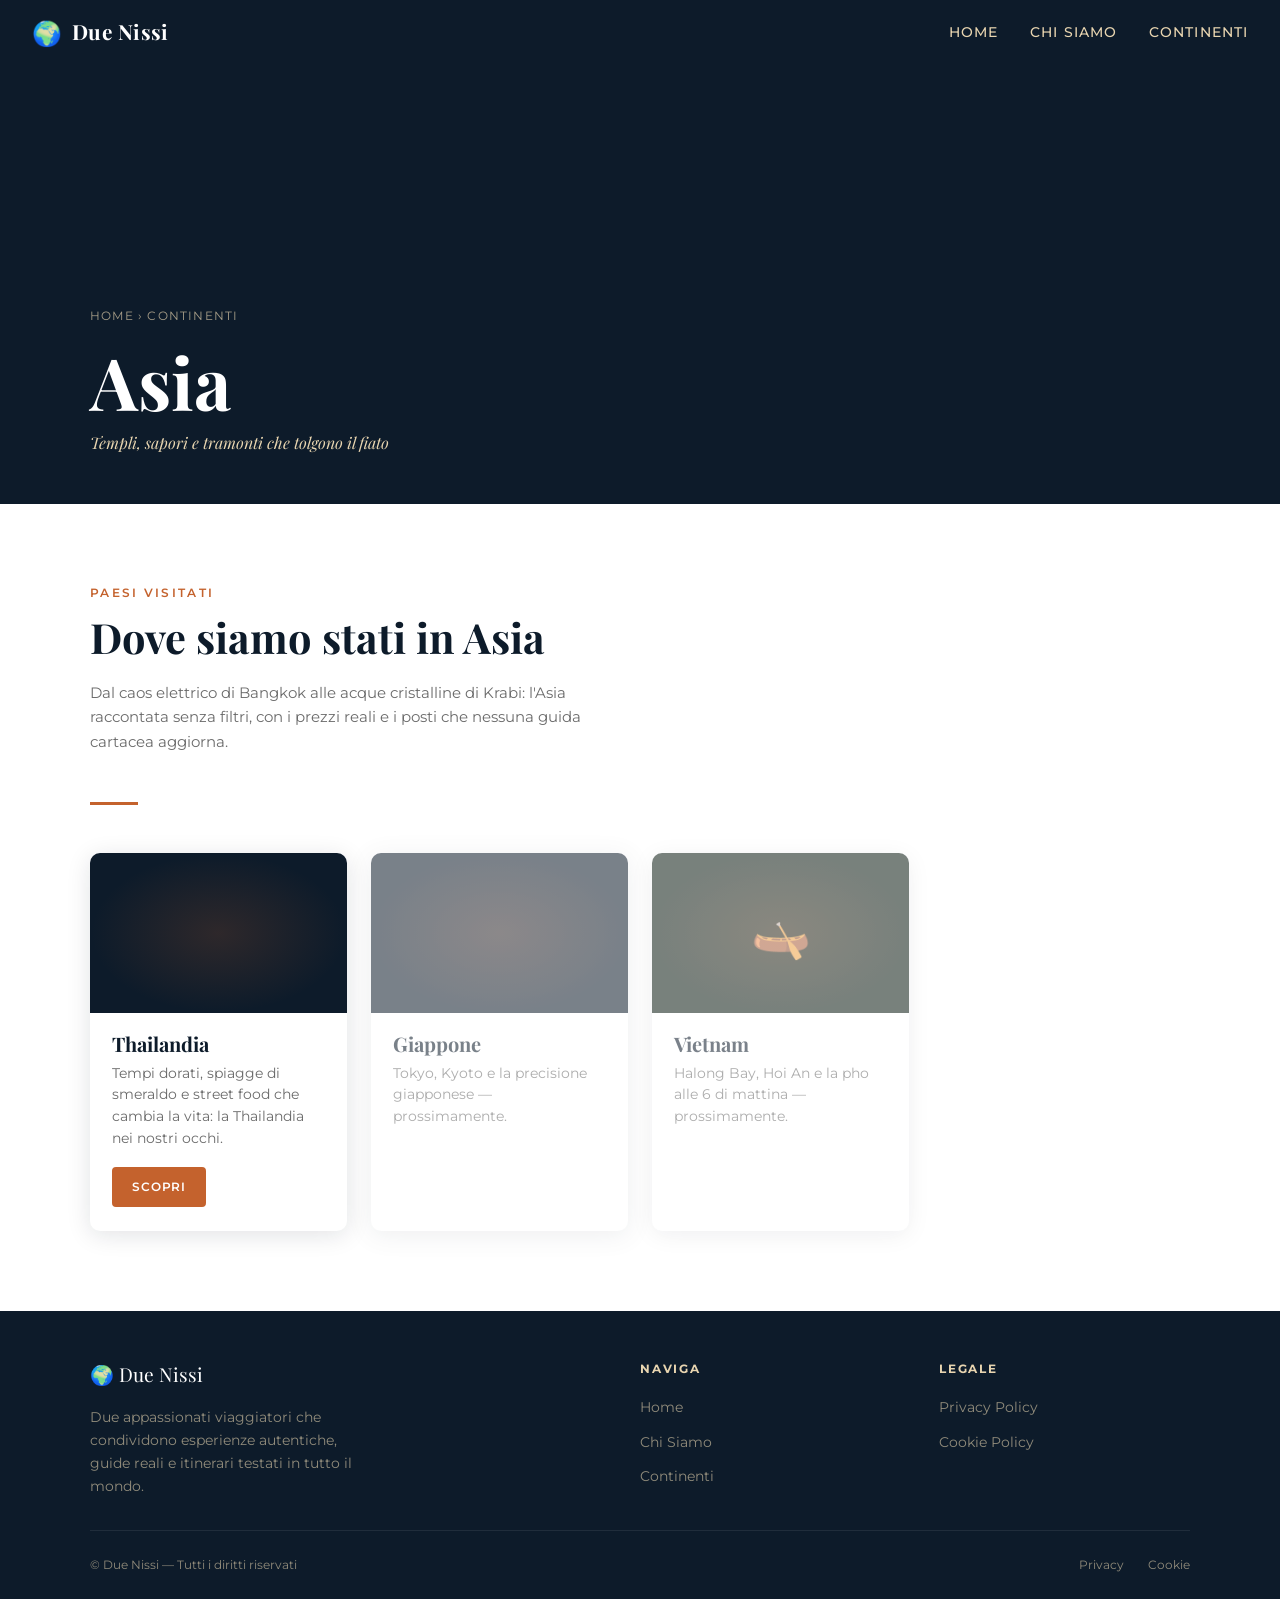
==== asia.html @ 7fe5b64c "test from Claude" ====
<!DOCTYPE html>
<html lang="it">
<head>
  <meta charset="utf-8">
  <meta name="viewport" content="width=device-width, initial-scale=1">
  <title>Asia — Due Nissi</title>
  <meta name="description" content="Paesi asiatici visitati dai Due Nissi: guide, itinerari e consigli reali.">
  <meta property="og:title" content="Asia — Due Nissi">
  <link rel="stylesheet" href="css/style.css">
</head>
<body>

<nav class="navbar">
  <a class="navbar-logo" href="index.html"><span class="globe">🌍</span> Due Nissi</a>
  <ul class="nav-links">
    <li><a href="index.html">Home</a></li>
    <li><a href="chi-siamo.html">Chi Siamo</a></li>
    <li><a href="europa.html">Continenti</a></li>
  </ul>
  <button class="hamburger" aria-label="Menu"><span></span><span></span><span></span></button>
</nav>
<div class="mobile-menu">
  <a href="index.html">Home</a>
  <a href="chi-siamo.html">Chi Siamo</a>
  <a href="europa.html">Continenti</a>
</div>

<!-- BANNER -->
<div class="page-banner" style="background-image:url('https://upload.wikimedia.org/wikipedia/commons/thumb/e/e3/Kinkaku-ji_in_Kyoto%2C_Japan.jpg/1280px-Kinkaku-ji_in_Kyoto%2C_Japan.jpg'); background-size:cover; background-position:center;">
  <div class="banner-overlay"></div>
  <div class="banner-content">
    <p class="breadcrumb"><a href="index.html">Home</a> › Continenti</p>
    <h1>Asia</h1>
    <p class="banner-sub">Templi, sapori e tramonti che tolgono il fiato</p>
  </div>
</div>

<!-- PAESI -->
<section class="section" style="background:var(--white);">
  <div class="section-inner">
    <p class="section-tag">paesi visitati</p>
    <h2 class="section-title">Dove siamo stati in Asia</h2>
    <p class="section-lead">Dal caos elettrico di Bangkok alle acque cristalline di Krabi: l'Asia raccontata senza filtri, con i prezzi reali e i posti che nessuna guida cartacea aggiorna.</p>
    <div class="divider"></div>
    <div class="card-grid">

      <!-- THAILANDIA -->
      <div class="place-card">
        <div class="place-card-thumb" style="background-image:url('https://upload.wikimedia.org/wikipedia/commons/thumb/a/a9/Wat_Phra_Kaew_temple.jpg/1280px-Wat_Phra_Kaew_temple.jpg'); background-size:cover; background-position:center;">
          <div class="thumb-glow"></div>
        </div>
        <div class="place-card-body">
          <h3>Thailandia</h3>
          <p>Tempi dorati, spiagge di smeraldo e street food che cambia la vita: la Thailandia nei nostri occhi.</p>
          <a href="thailandia.html" class="btn btn-primary">Scopri</a>
        </div>
      </div>

      <!-- GIAPPONE placeholder -->
      <div class="place-card" style="opacity:.55;pointer-events:none;">
        <div class="place-card-thumb" style="background-image:url('https://upload.wikimedia.org/wikipedia/commons/thumb/e/e3/Kinkaku-ji_in_Kyoto%2C_Japan.jpg/640px-Kinkaku-ji_in_Kyoto%2C_Japan.jpg'); background-size:cover; background-position:center;">
          <div class="thumb-glow"></div>
        </div>
        <div class="place-card-body">
          <h3>Giappone</h3>
          <p>Tokyo, Kyoto e la precisione giapponese — prossimamente.</p>
          <span class="btn btn-outline" style="cursor:default;">In arrivo</span>
        </div>
      </div>

      <!-- VIETNAM placeholder -->
      <div class="place-card" style="opacity:.55;pointer-events:none;">
        <div class="place-card-thumb" style="background:#0a1a12;">
          <div class="thumb-glow"></div>
          🛶
        </div>
        <div class="place-card-body">
          <h3>Vietnam</h3>
          <p>Halong Bay, Hoi An e la pho alle 6 di mattina — prossimamente.</p>
          <span class="btn btn-outline" style="cursor:default;">In arrivo</span>
        </div>
      </div>

    </div>
  </div>
</section>

<footer>
  <div class="footer-inner">
    <div class="footer-brand">
      <div class="footer-logo">🌍 Due Nissi</div>
      <p>Due appassionati viaggiatori che condividono esperienze autentiche, guide reali e itinerari testati in tutto il mondo.</p>
    </div>
    <div class="footer-col">
      <h5>Naviga</h5>
      <ul>
        <li><a href="index.html">Home</a></li>
        <li><a href="chi-siamo.html">Chi Siamo</a></li>
        <li><a href="europa.html">Continenti</a></li>
      </ul>
    </div>
    <div class="footer-col">
      <h5>Legale</h5>
      <ul>
        <li><a href="#">Privacy Policy</a></li>
        <li><a href="#">Cookie Policy</a></li>
      </ul>
    </div>
  </div>
  <div class="footer-bottom">
    <span>© Due Nissi — Tutti i diritti riservati</span>
    <div class="footer-bottom-links"><a href="#">Privacy</a><a href="#">Cookie</a></div>
  </div>
</footer>

<script src="js/app.js"></script>
</body>
</html>
---- css/style.css ----
/* ===== Due Nissi V4.3 ===== */
@import url('https://fonts.googleapis.com/css2?family=Playfair+Display:ital,wght@0,400;0,700;1,400&family=Montserrat:wght@300;400;500;600&display=swap');

/* ===== TOKENS ===== */
:root {
  --navy:   #0D1B2A;
  --burnt:  #C4622D;
  --sand:   #E8D5B0;
  --cream:  #F7F3EE;
  --white:  #FFFFFF;
  --text:   #1a1a1a;
  --muted:  #6b6b6b;
  --radius: 10px;
  --shadow: 0 4px 24px rgba(13,27,42,.12);
}

/* ===== RESET ===== */
*, *::before, *::after { box-sizing: border-box; margin: 0; padding: 0; }
html { scroll-behavior: smooth; }
body { font-family: 'Montserrat', sans-serif; background: var(--cream); color: var(--text); line-height: 1.6; }
img  { max-width: 100%; display: block; }
a    { color: inherit; text-decoration: none; }

/* ===== TYPOGRAPHY ===== */
h1, h2, h3 { font-family: 'Playfair Display', serif; line-height: 1.2; }
h1 { font-size: clamp(2.4rem, 6vw, 4.5rem); }
h2 { font-size: clamp(1.6rem, 3.5vw, 2.6rem); }
h3 { font-size: 1.25rem; }

/* ===== NAVBAR ===== */
.navbar {
  position: fixed; top: 0; left: 0; right: 0; z-index: 1000;
  display: flex; align-items: center; justify-content: space-between;
  padding: 0 2rem;
  height: 64px;
  background: transparent;
  transition: background .35s, backdrop-filter .35s, box-shadow .35s;
}
.navbar.scrolled {
  background: rgba(13,27,42,.92);
  backdrop-filter: blur(12px);
  box-shadow: 0 2px 20px rgba(0,0,0,.3);
}
.navbar-logo {
  display: flex; align-items: center; gap: .6rem;
  font-family: 'Playfair Display', serif;
  font-size: 1.3rem; font-weight: 700; color: var(--white);
  letter-spacing: .02em;
}
.navbar-logo .globe { font-size: 1.5rem; }
.nav-links {
  display: flex; gap: 2rem; list-style: none;
}
.nav-links a {
  color: var(--sand); font-size: .85rem; font-weight: 500;
  letter-spacing: .08em; text-transform: uppercase;
  position: relative; padding-bottom: 3px;
  transition: color .2s;
}
.nav-links a::after {
  content: ''; position: absolute; bottom: 0; left: 0; right: 100%;
  height: 1.5px; background: var(--burnt); transition: right .25s;
}
.nav-links a:hover { color: var(--white); }
.nav-links a:hover::after { right: 0; }

/* hamburger */
.hamburger { display: none; flex-direction: column; gap: 5px; cursor: pointer; border: none; background: none; padding: 6px; }
.hamburger span { display: block; width: 24px; height: 2px; background: var(--white); border-radius: 2px; transition: .3s; }
.hamburger.open span:nth-child(1) { transform: translateY(7px) rotate(45deg); }
.hamburger.open span:nth-child(2) { opacity: 0; }
.hamburger.open span:nth-child(3) { transform: translateY(-7px) rotate(-45deg); }

/* mobile menu */
.mobile-menu {
  display: none; position: fixed; inset: 64px 0 0 0; z-index: 999;
  background: rgba(13,27,42,.97); flex-direction: column;
  align-items: center; justify-content: center; gap: 2.5rem;
}
.mobile-menu.open { display: flex; }
.mobile-menu a { color: var(--sand); font-size: 1.4rem; font-family: 'Playfair Display', serif; }
.mobile-menu a:hover { color: var(--white); }

/* ===== HERO ===== */
.hero {
  min-height: 100vh;
  display: flex; flex-direction: column;
  align-items: center; justify-content: center;
  text-align: center;
  background: var(--navy);
  position: relative; overflow: hidden;
}
.hero-bg {
  position: absolute; inset: 0;
  background-color: #0D1B2A;
  background-size: cover;
  background-position: center;
  animation: kenburns 40s ease-in-out infinite alternate;
  transform-origin: center center;
}
@keyframes kenburns {
  from { transform: scale(1);   filter: brightness(.75); }
  to   { transform: scale(1.12); filter: brightness(.9); }
}
.hero-overlay {
  position: absolute; inset: 0;
  background: linear-gradient(to bottom, rgba(13,27,42,.3) 0%, rgba(13,27,42,.5) 100%);
}
.hero-content {
  position: relative; z-index: 1;
  padding: 2rem; max-width: 700px;
}
.hero-eyebrow {
  display: inline-flex; align-items: center; gap: .5rem;
  font-size: .75rem; font-weight: 600; letter-spacing: .18em;
  text-transform: uppercase; color: var(--burnt);
  margin-bottom: 1.2rem;
}
.hero-eyebrow::before, .hero-eyebrow::after {
  content: ''; flex: 1; width: 28px; height: 1px; background: var(--burnt);
}
.hero h1 { color: var(--white); margin-bottom: .5rem; }
.hero-sub {
  color: var(--sand); font-size: clamp(.95rem, 2vw, 1.15rem);
  font-style: italic; font-family: 'Playfair Display', serif;
  margin-bottom: 1.2rem;
}
.hero-desc { color: rgba(232,213,176,.85); font-size: .95rem; font-weight: 300; margin-bottom: 2.5rem; max-width: 480px; margin-left: auto; margin-right: auto; }
.hero-buttons { display: flex; gap: 1rem; flex-wrap: wrap; justify-content: center; }
.btn {
  display: inline-flex; align-items: center; gap: .5rem;
  padding: .8rem 1.8rem; border-radius: 4px;
  font-size: .85rem; font-weight: 600; letter-spacing: .07em;
  text-transform: uppercase; cursor: pointer;
  border: 2px solid transparent; transition: .25s;
}
.btn-primary { background: var(--burnt); color: var(--white); border-color: var(--burnt); }
.btn-primary:hover { background: #a8501f; border-color: #a8501f; }
.btn-outline { background: transparent; color: var(--white); border-color: rgba(255,255,255,.5); }
.btn-outline:hover { border-color: var(--white); background: rgba(255,255,255,.08); }

/* scroll cue */
.scroll-cue {
  position: absolute; bottom: 2rem; left: 50%; transform: translateX(-50%);
  display: flex; flex-direction: column; align-items: center; gap: .4rem;
  color: rgba(232,213,176,.5); font-size: .7rem; letter-spacing: .12em;
  text-transform: uppercase; animation: bounce 2.5s ease-in-out infinite;
}
.scroll-cue svg { width: 20px; height: 20px; }
@keyframes bounce { 0%,100%{transform:translateX(-50%) translateY(0)} 50%{transform:translateX(-50%) translateY(6px)} }

/* ===== SECTION COMMON ===== */
.section { padding: 5rem 1.5rem; }
.section-inner { max-width: 1100px; margin: 0 auto; }
.section-tag {
  font-size: .72rem; font-weight: 600; letter-spacing: .2em;
  text-transform: uppercase; color: var(--burnt); margin-bottom: .6rem;
}
.section-title { color: var(--navy); margin-bottom: 1.2rem; }
.section-lead { color: var(--muted); max-width: 520px; font-size: .95rem; margin-bottom: 3rem; }
.divider { width: 48px; height: 3px; background: var(--burnt); margin-bottom: 3rem; }

/* ===== CONTINENTS GRID ===== */
.continents-section { background: var(--white); }
.continents-grid {
  display: grid;
  grid-template-columns: repeat(auto-fill, minmax(280px, 1fr));
  gap: 1.5rem;
}
.continent-card {
  border-radius: var(--radius); overflow: hidden;
  background: var(--cream);
  box-shadow: var(--shadow);
  transition: transform .3s, box-shadow .3s;
  position: relative;
}
.continent-card:hover { transform: translateY(-5px); box-shadow: 0 12px 36px rgba(13,27,42,.18); }
.continent-card-img {
  height: 200px;
  background: var(--navy);
  background-size: cover;
  background-position: center;
  position: relative; overflow: hidden;
  transition: transform .5s ease;
}
.continent-card:hover .continent-card-img {
  transform: scale(1.04);
}
.continent-card-overlay {
  position: absolute; inset: 0;
  background: linear-gradient(to top, rgba(13,27,42,.6) 0%, rgba(13,27,42,.15) 100%);
  transition: opacity .3s;
}
.continent-card:hover .continent-card-overlay {
  opacity: .7;
}
.continent-card-body { padding: 1.4rem 1.5rem 1.6rem; }
.continent-card-body h3 { color: var(--navy); margin-bottom: .5rem; }
.continent-card-body p { color: var(--muted); font-size: .88rem; margin-bottom: 1.2rem; }
.continent-card-body .btn { font-size: .78rem; padding: .55rem 1.2rem; }

/* ===== BANNER ===== */
.page-banner {
  height: 56vh; min-height: 320px;
  background: var(--navy);
  display: flex; align-items: flex-end;
  padding: 3rem 1.5rem;
  position: relative; overflow: hidden;
}
.page-banner .banner-overlay {
  position: absolute; inset: 0;
  background: linear-gradient(to top, rgba(13,27,42,.85) 30%, rgba(13,27,42,.3) 100%);
}
.page-banner .banner-emoji-bg {
  position: absolute; inset: 0;
  display: flex; align-items: center; justify-content: center;
  font-size: clamp(6rem, 18vw, 14rem);
  opacity: .12; user-select: none;
}
.banner-content { position: relative; z-index: 1; max-width: 1100px; margin: 0 auto; width: 100%; }
.banner-content .breadcrumb {
  font-size: .75rem; color: var(--sand); letter-spacing: .1em;
  text-transform: uppercase; margin-bottom: .8rem; opacity: .7;
}
.banner-content .breadcrumb a:hover { opacity: 1; color: var(--white); }
.banner-content h1 { color: var(--white); }
.banner-content .banner-sub { color: var(--sand); font-style: italic; font-family: 'Playfair Display', serif; margin-top: .4rem; }

/* ===== CARDS (country/city) ===== */
.card-grid { display: grid; grid-template-columns: repeat(auto-fill, minmax(240px, 1fr)); gap: 1.5rem; }
.place-card {
  border-radius: var(--radius); overflow: hidden;
  background: var(--white); box-shadow: var(--shadow);
  transition: transform .3s, box-shadow .3s;
}
.place-card:hover { transform: translateY(-4px); box-shadow: 0 10px 30px rgba(13,27,42,.15); }
.place-card-thumb {
  height: 160px; background: var(--navy);
  display: flex; align-items: center; justify-content: center;
  font-size: 3rem; position: relative;
}
.place-card-thumb .thumb-glow {
  position: absolute; inset: 0;
  background: radial-gradient(ellipse, var(--burnt) 0%, transparent 70%);
  opacity: .18;
}
.place-card-body { padding: 1.2rem 1.4rem 1.5rem; }
.place-card-body h3 { color: var(--navy); margin-bottom: .4rem; }
.place-card-body p { color: var(--muted); font-size: .85rem; margin-bottom: 1.1rem; }
.place-card-body .btn { font-size: .78rem; padding: .5rem 1.1rem; }

/* ===== POI CARD (monuments, restaurants, activities) ===== */
.poi-section { padding: 4rem 1.5rem; background: var(--cream); }
.poi-section + .poi-section { background: var(--white); }
.poi-section:nth-child(even) { background: var(--white); }
.poi-inner { max-width: 1100px; margin: 0 auto; }
.poi-inner .section-tag { margin-bottom: .4rem; }
.poi-grid { display: grid; grid-template-columns: repeat(auto-fill, minmax(320px, 1fr)); gap: 1.8rem; margin-top: 2rem; }
.poi-card {
  border-radius: var(--radius); background: var(--cream);
  box-shadow: var(--shadow); overflow: hidden;
}
.poi-card-head {
  padding: 1.4rem 1.6rem 1rem;
  border-bottom: 1px solid rgba(13,27,42,.08);
  display: flex; flex-direction: column; gap: .5rem;
}
.poi-title-row {
  display: flex; align-items: flex-start; justify-content: space-between; gap: .5rem;
}
.poi-title-row h3 { color: var(--navy); }
.poi-title-row a.maps-link {
  display: inline-flex; align-items: center; gap: .3rem;
  font-size: .75rem; color: var(--burnt); font-weight: 600;
  white-space: nowrap; padding-top: .2rem;
  transition: opacity .2s;
}
.poi-title-row a.maps-link:hover { opacity: .7; }
.poi-badges {
  display: flex; flex-wrap: wrap; gap: .5rem; align-items: center;
}
.badge {
  display: inline-flex; align-items: center; gap: .25rem;
  font-size: .7rem; font-weight: 600; padding: .25rem .65rem;
  border-radius: 99px; letter-spacing: .04em;
}
.badge-tested { background: var(--burnt); color: var(--white); }
.badge-rating { background: var(--navy); color: var(--sand); }
.poi-card-body { padding: 1.2rem 1.6rem 1.4rem; }
.poi-tip {
  display: flex; gap: .5rem;
  background: rgba(196,98,45,.08); border-left: 3px solid var(--burnt);
  border-radius: 0 6px 6px 0; padding: .7rem 1rem;
  margin-bottom: 1rem; font-size: .85rem; color: var(--navy);
}
.poi-tip .tip-icon { flex-shrink: 0; }
.poi-desc { font-size: .88rem; color: var(--text); line-height: 1.7; }
.poi-desc.clamped {
  display: -webkit-box; -webkit-line-clamp: 6;
  -webkit-box-orient: vertical; overflow: hidden;
}
.poi-expand {
  background: none; border: none; cursor: pointer;
  color: var(--burnt); font-size: .8rem; font-weight: 600;
  margin-top: .5rem; padding: 0; letter-spacing: .04em;
  transition: opacity .2s;
}
.poi-expand:hover { opacity: .7; }
.poi-card-foot {
  padding: .8rem 1.6rem 1.2rem;
  display: flex; flex-wrap: wrap; gap: .6rem;
  border-top: 1px solid rgba(13,27,42,.07);
}
.poi-card-foot .btn { font-size: .75rem; padding: .45rem 1rem; }
.btn-maps    { background: var(--navy); color: var(--white); border-color: var(--navy); }
.btn-book    { background: var(--burnt); color: var(--white); border-color: var(--burnt); }
.btn-website { background: transparent; color: var(--navy); border-color: rgba(13,27,42,.25); }
.btn-maps:hover    { background: #162c45; }
.btn-book:hover    { background: #a8501f; }
.btn-website:hover { background: rgba(13,27,42,.06); }

/* ===== ITINERARY ===== */
.itinerary-section { padding: 5rem 1.5rem; background: var(--navy); }
.itinerary-inner { max-width: 800px; margin: 0 auto; }
.itinerary-inner .section-tag { color: var(--burnt); }
.itinerary-inner .section-title { color: var(--white); }
.itinerary-inner .divider { background: var(--burnt); }
.itinerary-steps { display: flex; flex-direction: column; gap: 0; }
.itinerary-step {
  display: flex; gap: 1.5rem;
  padding: 1.5rem 0;
  border-bottom: 1px solid rgba(255,255,255,.07);
}
.step-num {
  flex-shrink: 0; width: 36px; height: 36px;
  border-radius: 50%; border: 2px solid var(--burnt);
  display: flex; align-items: center; justify-content: center;
  font-size: .8rem; font-weight: 700; color: var(--burnt);
  font-family: 'Playfair Display', serif;
  margin-top: .1rem;
}
.step-body h4 { color: var(--sand); font-family: 'Playfair Display', serif; margin-bottom: .3rem; }
.step-body p  { color: rgba(232,213,176,.65); font-size: .88rem; }

/* ===== CHI SIAMO ===== */
.about-grid {
  display: grid; grid-template-columns: 1fr 1fr; gap: 4rem;
  align-items: start;
}
.about-visual {
  background: var(--navy); border-radius: var(--radius);
  aspect-ratio: 4/3;
  display: flex; align-items: center; justify-content: center;
  font-size: 5rem; position: relative; overflow: hidden;
}
.about-visual .about-glow {
  position: absolute; inset: 0;
  background: radial-gradient(ellipse at 40% 60%, var(--burnt) 0%, transparent 65%);
  opacity: .2;
}
.about-blocks { display: flex; flex-direction: column; gap: 2.5rem; }
.about-block h3 { color: var(--navy); margin-bottom: .6rem; }
.about-block p  { color: var(--muted); font-size: .92rem; }

/* FAQ */
.faq-section { background: var(--navy); }
.faq-section .section-title { color: var(--white); }
.faq-section .section-tag  { color: var(--burnt); }
.faq-list { display: flex; flex-direction: column; gap: 1px; margin-top: 2rem; }
.faq-item {
  background: rgba(255,255,255,.04); border-radius: 6px; overflow: hidden;
}
.faq-q {
  width: 100%; background: none; border: none; cursor: pointer;
  padding: 1.1rem 1.4rem; text-align: left;
  display: flex; align-items: center; justify-content: space-between; gap: 1rem;
  color: var(--sand); font-size: .95rem; font-weight: 500;
  transition: background .2s;
}
.faq-q:hover { background: rgba(255,255,255,.06); }
.faq-q .faq-icon { flex-shrink: 0; color: var(--burnt); font-size: 1.1rem; transition: transform .3s; }
.faq-q.open .faq-icon { transform: rotate(45deg); }
.faq-a {
  max-height: 0; overflow: hidden; transition: max-height .35s ease;
}
.faq-a-inner { padding: .5rem 1.4rem 1.2rem; color: rgba(232,213,176,.7); font-size: .88rem; }

/* CONTACTS */
.contacts-grid { display: grid; grid-template-columns: repeat(auto-fill, minmax(220px, 1fr)); gap: 1.5rem; margin-top: 2rem; }
.contact-card {
  background: var(--white); border-radius: var(--radius); padding: 1.8rem 1.5rem;
  text-align: center; box-shadow: var(--shadow);
  transition: transform .3s;
}
.contact-card:hover { transform: translateY(-4px); }
.contact-card .contact-icon { font-size: 2.2rem; margin-bottom: .8rem; }
.contact-card h4 { color: var(--navy); margin-bottom: .3rem; font-family: 'Playfair Display', serif; }
.contact-card p, .contact-card a { color: var(--muted); font-size: .88rem; }
.contact-card a:hover { color: var(--burnt); }

/* ===== FOOTER ===== */
footer {
  background: var(--navy); color: rgba(232,213,176,.6);
  padding: 3rem 1.5rem 1.5rem;
}
.footer-inner {
  max-width: 1100px; margin: 0 auto;
  display: grid; grid-template-columns: 2fr 1fr 1fr; gap: 3rem;
}
.footer-brand .footer-logo {
  display: flex; align-items: center; gap: .6rem;
  font-family: 'Playfair Display', serif;
  font-size: 1.2rem; color: var(--white); margin-bottom: 1rem;
}
.footer-brand p { font-size: .85rem; line-height: 1.7; max-width: 280px; }
.footer-col h5 {
  color: var(--sand); font-size: .75rem; letter-spacing: .15em;
  text-transform: uppercase; margin-bottom: 1rem;
}
.footer-col ul { list-style: none; display: flex; flex-direction: column; gap: .55rem; }
.footer-col a { font-size: .85rem; transition: color .2s; }
.footer-col a:hover { color: var(--sand); }
.footer-bottom {
  max-width: 1100px; margin: 2rem auto 0;
  padding-top: 1.5rem; border-top: 1px solid rgba(255,255,255,.08);
  display: flex; align-items: center; justify-content: space-between; flex-wrap: wrap; gap: 1rem;
  font-size: .78rem;
}
.footer-bottom-links { display: flex; gap: 1.5rem; }
.footer-bottom-links a:hover { color: var(--sand); }

/* ===== RESPONSIVE ===== */
@media (max-width: 768px) {
  .nav-links { display: none; }
  .hamburger { display: flex; }
  .about-grid { grid-template-columns: 1fr; }
  .footer-inner { grid-template-columns: 1fr; gap: 2rem; }
  .poi-grid { grid-template-columns: 1fr; }
  .continents-grid { grid-template-columns: 1fr 1fr; }
}
@media (max-width: 480px) {
  .continents-grid { grid-template-columns: 1fr; }
  .section { padding: 3.5rem 1rem; }
  .hero-buttons { flex-direction: column; align-items: center; }
}
@media (prefers-reduced-motion: reduce) {
  .hero-bg { animation: none; }
  .scroll-cue { animation: none; }
  * { transition-duration: .01ms !important; }
}
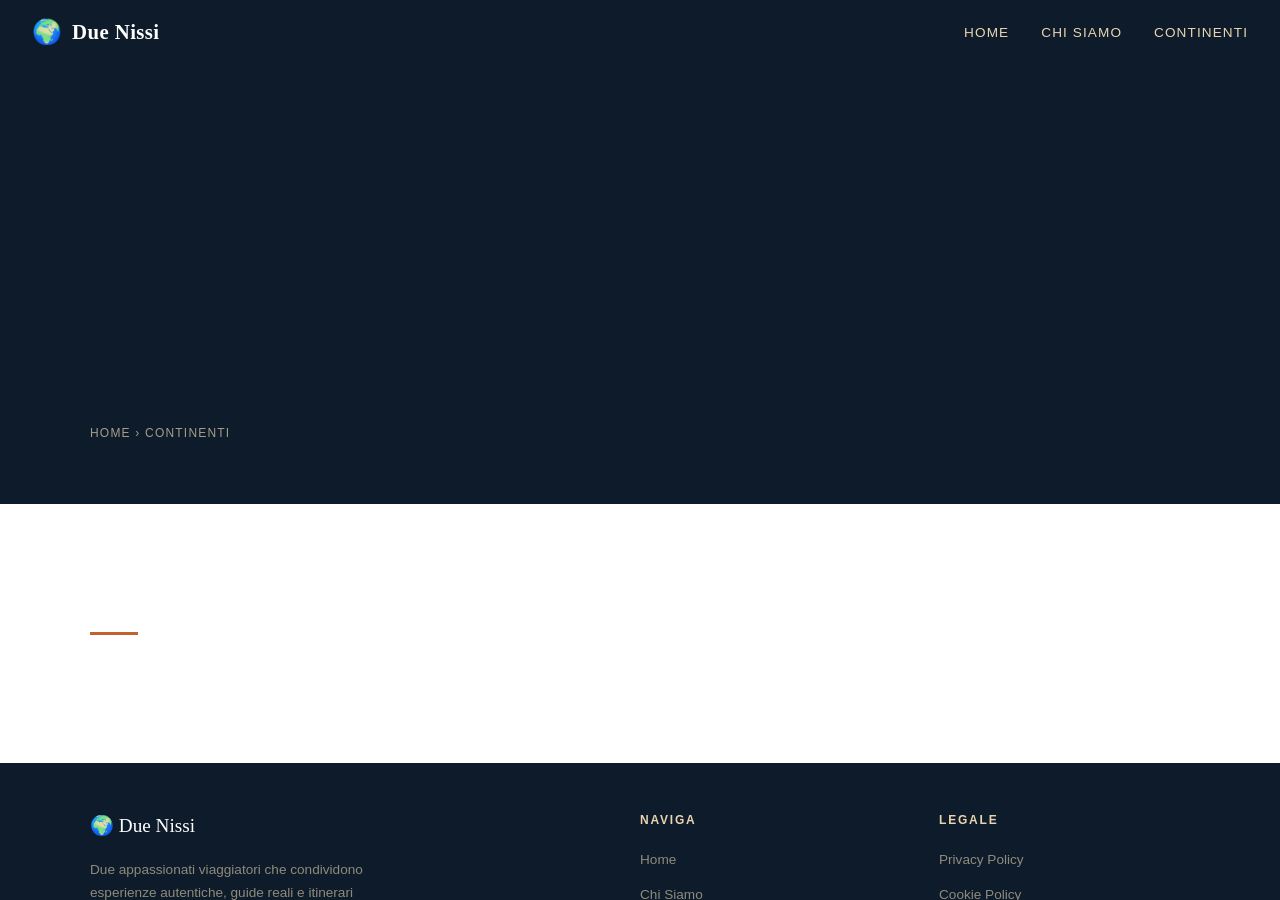
==== commit bc9b3168: "New version and structure V4.3" ====
--- a/asia.html
+++ b/asia.html
@@ -1,118 +1 @@
-<!DOCTYPE html>
-<html lang="it">
-<head>
-  <meta charset="utf-8">
-  <meta name="viewport" content="width=device-width, initial-scale=1">
-  <title>Asia — Due Nissi</title>
-  <meta name="description" content="Paesi asiatici visitati dai Due Nissi: guide, itinerari e consigli reali.">
-  <meta property="og:title" content="Asia — Due Nissi">
-  <link rel="stylesheet" href="css/style.css">
-</head>
-<body>
-
-<nav class="navbar">
-  <a class="navbar-logo" href="index.html"><span class="globe">🌍</span> Due Nissi</a>
-  <ul class="nav-links">
-    <li><a href="index.html">Home</a></li>
-    <li><a href="chi-siamo.html">Chi Siamo</a></li>
-    <li><a href="europa.html">Continenti</a></li>
-  </ul>
-  <button class="hamburger" aria-label="Menu"><span></span><span></span><span></span></button>
-</nav>
-<div class="mobile-menu">
-  <a href="index.html">Home</a>
-  <a href="chi-siamo.html">Chi Siamo</a>
-  <a href="europa.html">Continenti</a>
-</div>
-
-<!-- BANNER -->
-<div class="page-banner" style="background-image:url('https://upload.wikimedia.org/wikipedia/commons/thumb/e/e3/Kinkaku-ji_in_Kyoto%2C_Japan.jpg/1280px-Kinkaku-ji_in_Kyoto%2C_Japan.jpg'); background-size:cover; background-position:center;">
-  <div class="banner-overlay"></div>
-  <div class="banner-content">
-    <p class="breadcrumb"><a href="index.html">Home</a> › Continenti</p>
-    <h1>Asia</h1>
-    <p class="banner-sub">Templi, sapori e tramonti che tolgono il fiato</p>
-  </div>
-</div>
-
-<!-- PAESI -->
-<section class="section" style="background:var(--white);">
-  <div class="section-inner">
-    <p class="section-tag">paesi visitati</p>
-    <h2 class="section-title">Dove siamo stati in Asia</h2>
-    <p class="section-lead">Dal caos elettrico di Bangkok alle acque cristalline di Krabi: l'Asia raccontata senza filtri, con i prezzi reali e i posti che nessuna guida cartacea aggiorna.</p>
-    <div class="divider"></div>
-    <div class="card-grid">
-
-      <!-- THAILANDIA -->
-      <div class="place-card">
-        <div class="place-card-thumb" style="background-image:url('https://upload.wikimedia.org/wikipedia/commons/thumb/a/a9/Wat_Phra_Kaew_temple.jpg/1280px-Wat_Phra_Kaew_temple.jpg'); background-size:cover; background-position:center;">
-          <div class="thumb-glow"></div>
-        </div>
-        <div class="place-card-body">
-          <h3>Thailandia</h3>
-          <p>Tempi dorati, spiagge di smeraldo e street food che cambia la vita: la Thailandia nei nostri occhi.</p>
-          <a href="thailandia.html" class="btn btn-primary">Scopri</a>
-        </div>
-      </div>
-
-      <!-- GIAPPONE placeholder -->
-      <div class="place-card" style="opacity:.55;pointer-events:none;">
-        <div class="place-card-thumb" style="background-image:url('https://upload.wikimedia.org/wikipedia/commons/thumb/e/e3/Kinkaku-ji_in_Kyoto%2C_Japan.jpg/640px-Kinkaku-ji_in_Kyoto%2C_Japan.jpg'); background-size:cover; background-position:center;">
-          <div class="thumb-glow"></div>
-        </div>
-        <div class="place-card-body">
-          <h3>Giappone</h3>
-          <p>Tokyo, Kyoto e la precisione giapponese — prossimamente.</p>
-          <span class="btn btn-outline" style="cursor:default;">In arrivo</span>
-        </div>
-      </div>
-
-      <!-- VIETNAM placeholder -->
-      <div class="place-card" style="opacity:.55;pointer-events:none;">
-        <div class="place-card-thumb" style="background:#0a1a12;">
-          <div class="thumb-glow"></div>
-          🛶
-        </div>
-        <div class="place-card-body">
-          <h3>Vietnam</h3>
-          <p>Halong Bay, Hoi An e la pho alle 6 di mattina — prossimamente.</p>
-          <span class="btn btn-outline" style="cursor:default;">In arrivo</span>
-        </div>
-      </div>
-
-    </div>
-  </div>
-</section>
-
-<footer>
-  <div class="footer-inner">
-    <div class="footer-brand">
-      <div class="footer-logo">🌍 Due Nissi</div>
-      <p>Due appassionati viaggiatori che condividono esperienze autentiche, guide reali e itinerari testati in tutto il mondo.</p>
-    </div>
-    <div class="footer-col">
-      <h5>Naviga</h5>
-      <ul>
-        <li><a href="index.html">Home</a></li>
-        <li><a href="chi-siamo.html">Chi Siamo</a></li>
-        <li><a href="europa.html">Continenti</a></li>
-      </ul>
-    </div>
-    <div class="footer-col">
-      <h5>Legale</h5>
-      <ul>
-        <li><a href="#">Privacy Policy</a></li>
-        <li><a href="#">Cookie Policy</a></li>
-      </ul>
-    </div>
-  </div>
-  <div class="footer-bottom">
-    <span>© Due Nissi — Tutti i diritti riservati</span>
-    <div class="footer-bottom-links"><a href="#">Privacy</a><a href="#">Cookie</a></div>
-  </div>
-</footer>
-
-<script src="js/app.js"></script>
-</body>
-</html>
+<!DOCTYPE html><html><head><meta charset="utf-8"><meta http-equiv="refresh" content="0;url=continent.html?c=asia"><title>Redirect</title></head><body><a href="continent.html?c=asia">→ Asia</a></body></html>
